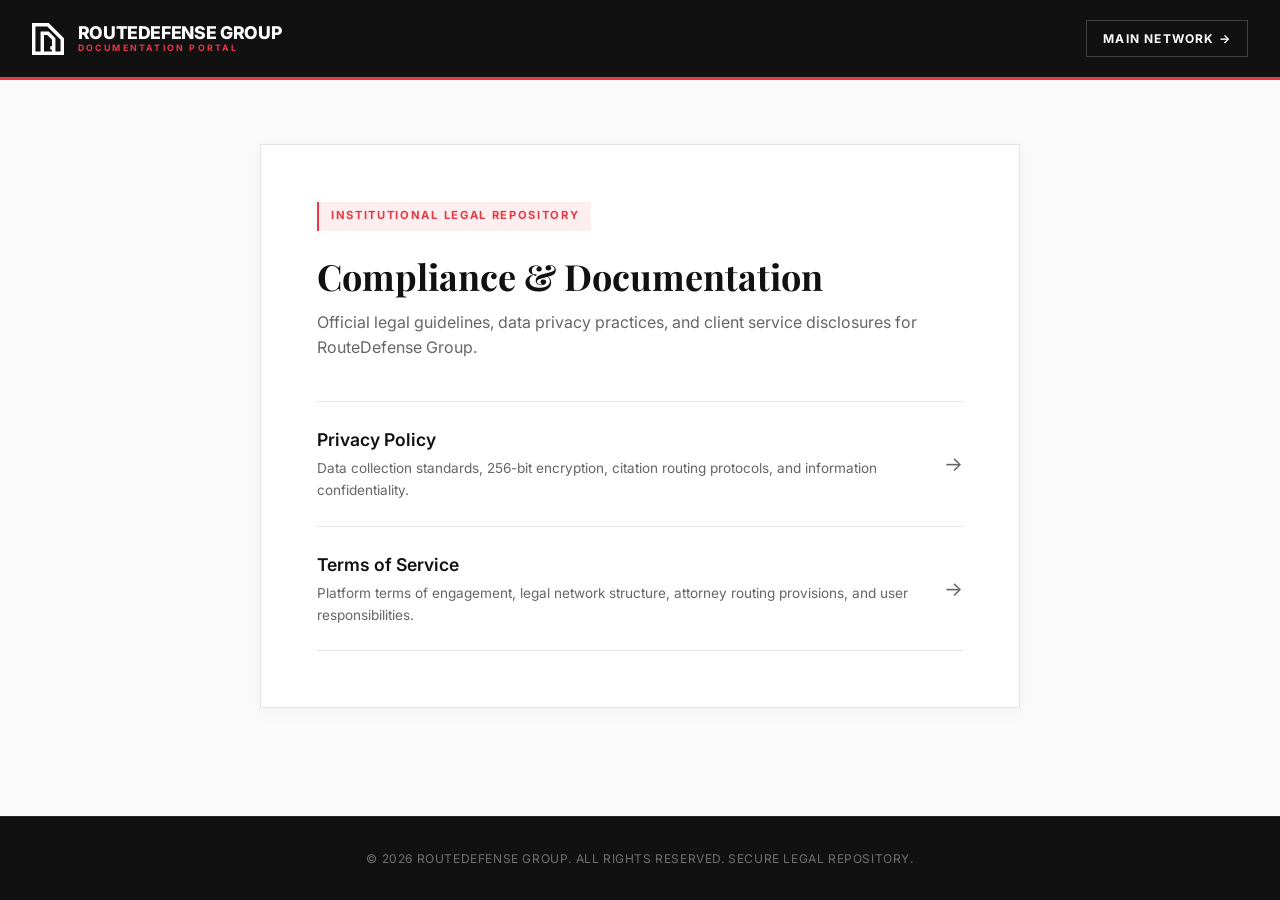
==== index.html @ df34f267 "feat: initial commit for RouteDefense Group legal documentation portal (Privacy, Terms, Wrangler)" ====
<!DOCTYPE html>
<html lang="en">
<head>
    <meta charset="UTF-8">
    <meta name="viewport" content="width=device-width, initial-scale=1.0">
    <title>Legal Documentation & Policies — RouteDefense Group</title>
    <meta name="description" content="Official Legal Documentation, Privacy Policy, and Terms of Service for RouteDefense Group.">
    <link rel="icon" type="image/svg+xml" href="/logo.svg">
    <style>
        @import url('https://fonts.googleapis.com/css2?family=Playfair+Display:wght@600;700&family=Inter:wght@400;500;600;700&display=swap');
        
        :root {
            --obsidian: #111111;
            --accent: #E63946;
            --bg-color: #FAFAFA;
            --text-main: #1A1A1A;
            --text-muted: #666666;
            --border-color: #E5E5E5;
            --card-bg: #FFFFFF;
        }

        * {
            box-sizing: border-box;
            margin: 0;
            padding: 0;
        }

        body {
            font-family: 'Inter', -apple-system, BlinkMacSystemFont, sans-serif;
            background-color: var(--bg-color);
            color: var(--text-main);
            display: flex;
            flex-direction: column;
            min-height: 100vh;
            line-height: 1.6;
        }

        header {
            background-color: var(--obsidian);
            padding: 1.25rem 2rem;
            display: flex;
            align-items: center;
            justify-content: space-between;
            border-bottom: 3px solid var(--accent);
        }

        .header-brand {
            display: flex;
            align-items: center;
            gap: 0.85rem;
            text-decoration: none;
        }

        .header-brand img {
            height: 32px;
            width: 32px;
            filter: brightness(0) invert(1);
        }

        .brand-text {
            display: flex;
            flex-direction: column;
            line-height: 1;
        }

        .brand-name {
            font-size: 1.1rem;
            font-weight: 800;
            letter-spacing: -0.02em;
            color: #FFFFFF;
        }

        .brand-sub {
            font-size: 0.55rem;
            font-weight: 700;
            letter-spacing: 0.25em;
            text-transform: uppercase;
            color: var(--accent);
            margin-top: 3px;
        }

        .return-link {
            font-size: 0.75rem;
            font-weight: 700;
            letter-spacing: 0.1em;
            text-transform: uppercase;
            color: #FFFFFF;
            text-decoration: none;
            padding: 0.5rem 1rem;
            border: 1px solid rgba(255, 255, 255, 0.2);
            transition: all 0.2s ease;
        }

        .return-link:hover {
            background-color: #FFFFFF;
            color: var(--obsidian);
        }

        main {
            flex-grow: 1;
            display: flex;
            justify-content: center;
            align-items: flex-start;
            padding: 4rem 1.5rem;
        }

        .docs-container {
            background: var(--card-bg);
            max-width: 760px;
            width: 100%;
            border: 1px solid var(--border-color);
            padding: 3.5rem;
            box-shadow: 0 4px 20px rgba(0,0,0,0.03);
        }

        .badge-tag {
            display: inline-flex;
            align-items: center;
            gap: 0.5rem;
            background-color: rgba(230, 57, 70, 0.08);
            color: var(--accent);
            font-size: 0.7rem;
            font-weight: 700;
            text-transform: uppercase;
            letter-spacing: 0.15em;
            padding: 0.35rem 0.75rem;
            margin-bottom: 1.5rem;
            border-left: 2px solid var(--accent);
        }

        h1 {
            font-family: 'Playfair Display', serif;
            color: var(--obsidian);
            font-size: 2.25rem;
            margin-bottom: 0.75rem;
            font-weight: 700;
            line-height: 1.2;
        }

        p.subtitle {
            color: var(--text-muted);
            margin-bottom: 2.5rem;
            font-size: 1rem;
            font-weight: 400;
        }

        .doc-list {
            display: flex;
            flex-direction: column;
            border-top: 1px solid var(--border-color);
        }

        .doc-link-item {
            display: flex;
            justify-content: space-between;
            align-items: center;
            padding: 1.5rem 0;
            border-bottom: 1px solid var(--border-color);
            text-decoration: none;
            color: inherit;
            transition: all 0.2s ease;
        }

        .doc-link-item:hover {
            padding-left: 0.5rem;
        }

        .doc-link-item:hover .doc-title {
            color: var(--accent);
        }

        .doc-title {
            font-size: 1.1rem;
            font-weight: 600;
            color: var(--obsidian);
            margin-bottom: 0.25rem;
            transition: color 0.2s ease;
        }

        .doc-desc {
            font-size: 0.85rem;
            color: var(--text-muted);
        }

        .arrow-icon {
            font-size: 1.25rem;
            color: var(--text-muted);
            transition: transform 0.2s ease, color 0.2s ease;
        }

        .doc-link-item:hover .arrow-icon {
            transform: translateX(4px);
            color: var(--accent);
        }

        footer {
            background-color: var(--obsidian);
            color: rgba(255, 255, 255, 0.4);
            padding: 2rem;
            text-align: center;
            font-size: 0.75rem;
            letter-spacing: 0.05em;
            text-transform: uppercase;
            border-top: 1px solid rgba(255, 255, 255, 0.1);
        }

        @media (max-width: 640px) {
            .docs-container {
                padding: 2rem 1.5rem;
            }
            h1 {
                font-size: 1.75rem;
            }
        }
    </style>
</head>
<body>

    <header>
        <a href="https://routedefensegroup.com" class="header-brand">
            <img src="/logo.svg" alt="RouteDefense Logo">
            <div class="brand-text">
                <span class="brand-name">ROUTEDEFENSE GROUP</span>
                <span class="brand-sub">Documentation Portal</span>
            </div>
        </a>
        <a href="https://routedefensegroup.com" class="return-link">Main Network &rarr;</a>
    </header>

    <main>
        <div class="docs-container">
            <div class="badge-tag">Institutional Legal Repository</div>
            <h1>Compliance & Documentation</h1>
            <p class="subtitle">Official legal guidelines, data privacy practices, and client service disclosures for RouteDefense Group.</p>

            <div class="doc-list">
                <a href="/privacy/" class="doc-link-item">
                    <div>
                        <div class="doc-title">Privacy Policy</div>
                        <div class="doc-desc">Data collection standards, 256-bit encryption, citation routing protocols, and information confidentiality.</div>
                    </div>
                    <div class="arrow-icon">&rarr;</div>
                </a>

                <a href="/terms/" class="doc-link-item">
                    <div>
                        <div class="doc-title">Terms of Service</div>
                        <div class="doc-desc">Platform terms of engagement, legal network structure, attorney routing provisions, and user responsibilities.</div>
                    </div>
                    <div class="arrow-icon">&rarr;</div>
                </a>
            </div>
        </div>
    </main>

    <footer>
        &copy; 2026 RouteDefense Group. All rights reserved. Secure Legal Repository.
    </footer>

</body>
</html>
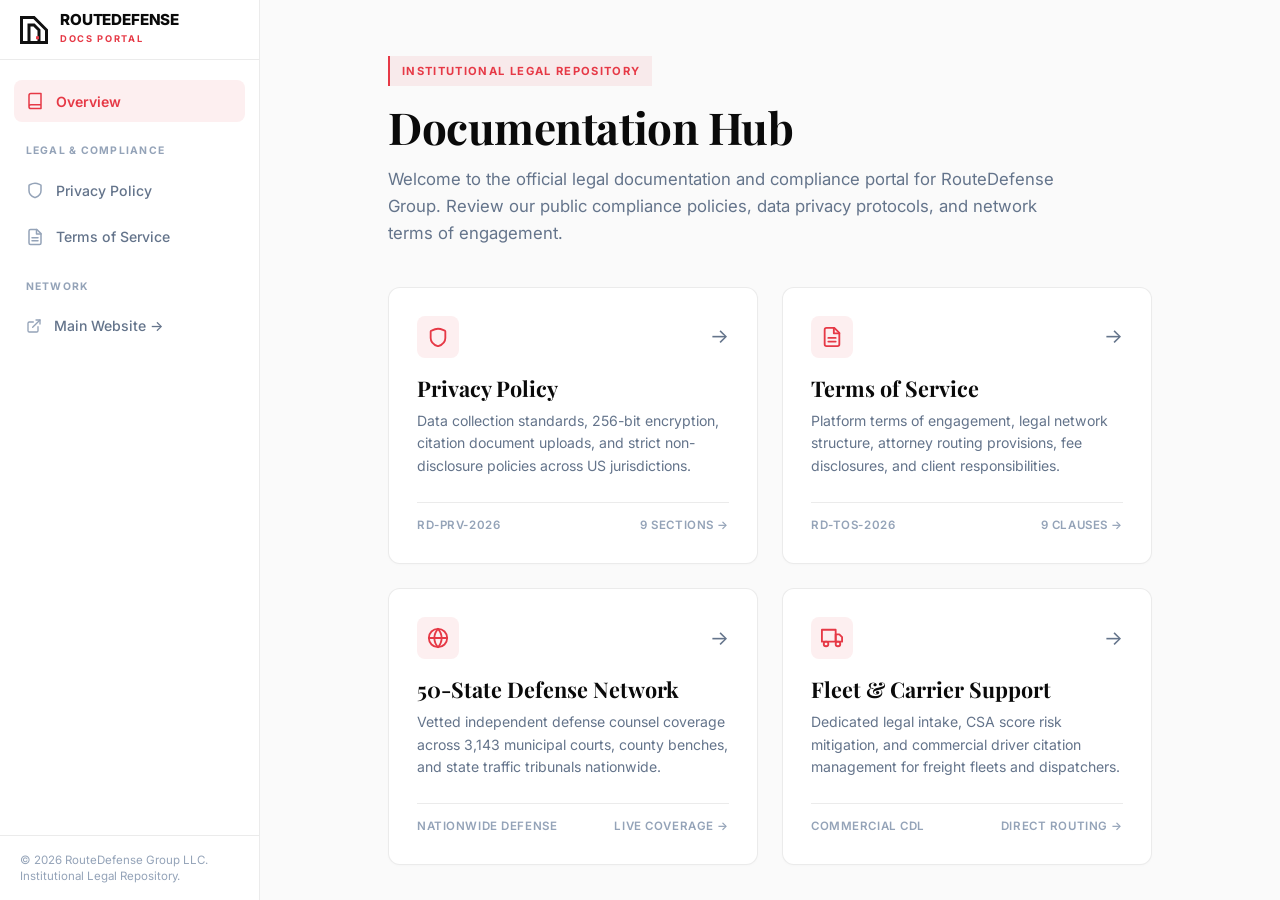
==== commit 8e69c619: "Refactor docs layout to match Raz docs architecture with mobile responsiveness and desktop sidebar" ====
--- a/index.html
+++ b/index.html
@@ -1,261 +1,204 @@
 <!DOCTYPE html>
 <html lang="en">
 <head>
-    <meta charset="UTF-8">
-    <meta name="viewport" content="width=device-width, initial-scale=1.0">
-    <title>Legal Documentation & Policies — RouteDefense Group</title>
-    <meta name="description" content="Official Legal Documentation, Privacy Policy, and Terms of Service for RouteDefense Group.">
-    <link rel="icon" type="image/svg+xml" href="/logo.svg">
-    <style>
-        @import url('https://fonts.googleapis.com/css2?family=Playfair+Display:wght@600;700&family=Inter:wght@400;500;600;700&display=swap');
-        
-        :root {
-            --obsidian: #111111;
-            --accent: #E63946;
-            --bg-color: #FAFAFA;
-            --text-main: #1A1A1A;
-            --text-muted: #666666;
-            --border-color: #E5E5E5;
-            --card-bg: #FFFFFF;
-        }
-
-        * {
-            box-sizing: border-box;
-            margin: 0;
-            padding: 0;
-        }
-
-        body {
-            font-family: 'Inter', -apple-system, BlinkMacSystemFont, sans-serif;
-            background-color: var(--bg-color);
-            color: var(--text-main);
-            display: flex;
-            flex-direction: column;
-            min-height: 100vh;
-            line-height: 1.6;
-        }
-
-        header {
-            background-color: var(--obsidian);
-            padding: 1.25rem 2rem;
-            display: flex;
-            align-items: center;
-            justify-content: space-between;
-            border-bottom: 3px solid var(--accent);
-        }
-
-        .header-brand {
-            display: flex;
-            align-items: center;
-            gap: 0.85rem;
-            text-decoration: none;
-        }
-
-        .header-brand img {
-            height: 32px;
-            width: 32px;
-            filter: brightness(0) invert(1);
-        }
-
-        .brand-text {
-            display: flex;
-            flex-direction: column;
-            line-height: 1;
-        }
-
-        .brand-name {
-            font-size: 1.1rem;
-            font-weight: 800;
-            letter-spacing: -0.02em;
-            color: #FFFFFF;
-        }
-
-        .brand-sub {
-            font-size: 0.55rem;
-            font-weight: 700;
-            letter-spacing: 0.25em;
-            text-transform: uppercase;
-            color: var(--accent);
-            margin-top: 3px;
-        }
-
-        .return-link {
-            font-size: 0.75rem;
-            font-weight: 700;
-            letter-spacing: 0.1em;
-            text-transform: uppercase;
-            color: #FFFFFF;
-            text-decoration: none;
-            padding: 0.5rem 1rem;
-            border: 1px solid rgba(255, 255, 255, 0.2);
-            transition: all 0.2s ease;
-        }
-
-        .return-link:hover {
-            background-color: #FFFFFF;
-            color: var(--obsidian);
-        }
-
-        main {
-            flex-grow: 1;
-            display: flex;
-            justify-content: center;
-            align-items: flex-start;
-            padding: 4rem 1.5rem;
-        }
-
-        .docs-container {
-            background: var(--card-bg);
-            max-width: 760px;
-            width: 100%;
-            border: 1px solid var(--border-color);
-            padding: 3.5rem;
-            box-shadow: 0 4px 20px rgba(0,0,0,0.03);
-        }
-
-        .badge-tag {
-            display: inline-flex;
-            align-items: center;
-            gap: 0.5rem;
-            background-color: rgba(230, 57, 70, 0.08);
-            color: var(--accent);
-            font-size: 0.7rem;
-            font-weight: 700;
-            text-transform: uppercase;
-            letter-spacing: 0.15em;
-            padding: 0.35rem 0.75rem;
-            margin-bottom: 1.5rem;
-            border-left: 2px solid var(--accent);
-        }
-
-        h1 {
-            font-family: 'Playfair Display', serif;
-            color: var(--obsidian);
-            font-size: 2.25rem;
-            margin-bottom: 0.75rem;
-            font-weight: 700;
-            line-height: 1.2;
-        }
-
-        p.subtitle {
-            color: var(--text-muted);
-            margin-bottom: 2.5rem;
-            font-size: 1rem;
-            font-weight: 400;
-        }
-
-        .doc-list {
-            display: flex;
-            flex-direction: column;
-            border-top: 1px solid var(--border-color);
-        }
-
-        .doc-link-item {
-            display: flex;
-            justify-content: space-between;
-            align-items: center;
-            padding: 1.5rem 0;
-            border-bottom: 1px solid var(--border-color);
-            text-decoration: none;
-            color: inherit;
-            transition: all 0.2s ease;
-        }
-
-        .doc-link-item:hover {
-            padding-left: 0.5rem;
-        }
-
-        .doc-link-item:hover .doc-title {
-            color: var(--accent);
-        }
-
-        .doc-title {
-            font-size: 1.1rem;
-            font-weight: 600;
-            color: var(--obsidian);
-            margin-bottom: 0.25rem;
-            transition: color 0.2s ease;
-        }
-
-        .doc-desc {
-            font-size: 0.85rem;
-            color: var(--text-muted);
-        }
-
-        .arrow-icon {
-            font-size: 1.25rem;
-            color: var(--text-muted);
-            transition: transform 0.2s ease, color 0.2s ease;
-        }
-
-        .doc-link-item:hover .arrow-icon {
-            transform: translateX(4px);
-            color: var(--accent);
-        }
-
-        footer {
-            background-color: var(--obsidian);
-            color: rgba(255, 255, 255, 0.4);
-            padding: 2rem;
-            text-align: center;
-            font-size: 0.75rem;
-            letter-spacing: 0.05em;
-            text-transform: uppercase;
-            border-top: 1px solid rgba(255, 255, 255, 0.1);
-        }
-
-        @media (max-width: 640px) {
-            .docs-container {
-                padding: 2rem 1.5rem;
-            }
-            h1 {
-                font-size: 1.75rem;
-            }
-        }
-    </style>
+  <meta charset="UTF-8">
+  <meta name="viewport" content="width=device-width, initial-scale=1.0">
+  <title>Documentation Hub — RouteDefense Group</title>
+  <meta name="description" content="Official Legal Documentation, Privacy Policy, and Terms of Service for RouteDefense Group.">
+  <link rel="icon" type="image/svg+xml" href="/logo.svg">
+  <link rel="stylesheet" href="/styles.css">
 </head>
 <body>
 
-    <header>
-        <a href="https://routedefensegroup.com" class="header-brand">
-            <img src="/logo.svg" alt="RouteDefense Logo">
-            <div class="brand-text">
-                <span class="brand-name">ROUTEDEFENSE GROUP</span>
-                <span class="brand-sub">Documentation Portal</span>
-            </div>
-        </a>
-        <a href="https://routedefensegroup.com" class="return-link">Main Network &rarr;</a>
-    </header>
-
-    <main>
-        <div class="docs-container">
-            <div class="badge-tag">Institutional Legal Repository</div>
-            <h1>Compliance & Documentation</h1>
-            <p class="subtitle">Official legal guidelines, data privacy practices, and client service disclosures for RouteDefense Group.</p>
-
-            <div class="doc-list">
-                <a href="/privacy/" class="doc-link-item">
-                    <div>
-                        <div class="doc-title">Privacy Policy</div>
-                        <div class="doc-desc">Data collection standards, 256-bit encryption, citation routing protocols, and information confidentiality.</div>
-                    </div>
-                    <div class="arrow-icon">&rarr;</div>
-                </a>
-
-                <a href="/terms/" class="doc-link-item">
-                    <div>
-                        <div class="doc-title">Terms of Service</div>
-                        <div class="doc-desc">Platform terms of engagement, legal network structure, attorney routing provisions, and user responsibilities.</div>
-                    </div>
-                    <div class="arrow-icon">&rarr;</div>
-                </a>
-            </div>
-        </div>
-    </main>
-
-    <footer>
-        &copy; 2026 RouteDefense Group. All rights reserved. Secure Legal Repository.
-    </footer>
+  <div class="app-wrapper">
+
+    <!-- Desktop Sidebar (Raz Docs Style) -->
+    <aside class="desktop-sidebar">
+      <a href="/" class="sidebar-header">
+        <img src="/logo.svg" alt="RouteDefense Logo" class="sidebar-logo">
+        <div class="sidebar-brand-text">
+          <span class="sidebar-brand-name">ROUTEDEFENSE</span>
+          <span class="sidebar-brand-sub">DOCS PORTAL</span>
+        </div>
+      </a>
+
+      <nav class="sidebar-nav">
+        <a href="/" class="nav-item active">
+          <svg width="18" height="18" viewBox="0 0 24 24" fill="none" stroke="currentColor" stroke-width="2" stroke-linecap="round" stroke-linejoin="round"><path d="M4 19.5v-15A2.5 2.5 0 0 1 6.5 2H20v20H6.5a2.5 2.5 0 0 1 0-5H20"/></svg>
+          Overview
+        </a>
+
+        <div class="nav-section-title">Legal &amp; Compliance</div>
+
+        <a href="/privacy/" class="nav-item">
+          <svg width="18" height="18" viewBox="0 0 24 24" fill="none" stroke="currentColor" stroke-width="2" stroke-linecap="round" stroke-linejoin="round"><path d="M20 13c0 5-3.5 7.5-7.66 8.95a1 1 0 0 1-.67-.01C7.5 20.5 4 18 4 13V6a1 1 0 0 1 1-1c2-1 4-2 7-2 2.89 0 4.78 1 6.94 1.89A1 1 0 0 1 20 6z"/></svg>
+          Privacy Policy
+        </a>
+
+        <a href="/terms/" class="nav-item">
+          <svg width="18" height="18" viewBox="0 0 24 24" fill="none" stroke="currentColor" stroke-width="2" stroke-linecap="round" stroke-linejoin="round"><path d="M14.5 2H6a2 2 0 0 0-2 2v16a2 2 0 0 0 2 2h12a2 2 0 0 0 2-2V7.5L14.5 2z"/><polyline points="14 2 14 8 20 8"/><line x1="16" y1="13" x2="8" y2="13"/><line x1="16" y1="17" x2="8" y2="17"/></svg>
+          Terms of Service
+        </a>
+
+        <div class="nav-section-title">Network</div>
+
+        <a href="https://routedefensegroup.com" class="nav-item" target="_blank" rel="noopener noreferrer">
+          <svg width="16" height="16" viewBox="0 0 24 24" fill="none" stroke="currentColor" stroke-width="2" stroke-linecap="round" stroke-linejoin="round"><path d="M18 13v6a2 2 0 0 1-2 2H5a2 2 0 0 1-2-2V8a2 2 0 0 1 2-2h6"/><polyline points="15 3 21 3 21 9"/><line x1="10" y1="14" x2="21" y2="3"/></svg>
+          Main Website &rarr;
+        </a>
+      </nav>
+
+      <div class="sidebar-footer">
+        &copy; 2026 RouteDefense Group LLC.<br>Institutional Legal Repository.
+      </div>
+    </aside>
+
+    <!-- Main Viewport Area -->
+    <div class="main-viewport">
+
+      <!-- Mobile Header -->
+      <header class="mobile-header">
+        <a href="/" class="mobile-brand">
+          <img src="/logo.svg" alt="RouteDefense">
+          <span class="mobile-brand-title">RouteDefense <span>Docs</span></span>
+        </a>
+        <div class="mobile-nav-pills">
+          <a href="/privacy/" class="mobile-pill">Privacy</a>
+          <a href="/terms/" class="mobile-pill">Terms</a>
+          <button class="mobile-menu-btn" id="mobileMenuToggle" aria-label="Toggle navigation">
+            <svg width="18" height="18" viewBox="0 0 24 24" fill="none" stroke="currentColor" stroke-width="2"><line x1="3" y1="12" x2="21" y2="12"/><line x1="3" y1="6" x2="21" y2="6"/><line x1="3" y1="18" x2="21" y2="18"/></svg>
+          </button>
+        </div>
+      </header>
+
+      <!-- Mobile Drawer Dropdown -->
+      <div class="mobile-drawer" id="mobileDrawer">
+        <div class="mobile-drawer-content">
+          <a href="/" class="nav-item active">
+            <svg width="18" height="18" viewBox="0 0 24 24" fill="none" stroke="currentColor" stroke-width="2"><path d="M4 19.5v-15A2.5 2.5 0 0 1 6.5 2H20v20H6.5a2.5 2.5 0 0 1 0-5H20"/></svg>
+            Overview
+          </a>
+          <a href="/privacy/" class="nav-item">
+            <svg width="18" height="18" viewBox="0 0 24 24" fill="none" stroke="currentColor" stroke-width="2"><path d="M20 13c0 5-3.5 7.5-7.66 8.95a1 1 0 0 1-.67-.01C7.5 20.5 4 18 4 13V6a1 1 0 0 1 1-1c2-1 4-2 7-2 2.89 0 4.78 1 6.94 1.89A1 1 0 0 1 20 6z"/></svg>
+            Privacy Policy
+          </a>
+          <a href="/terms/" class="nav-item">
+            <svg width="18" height="18" viewBox="0 0 24 24" fill="none" stroke="currentColor" stroke-width="2"><path d="M14.5 2H6a2 2 0 0 0-2 2v16a2 2 0 0 0 2 2h12a2 2 0 0 0 2-2V7.5L14.5 2z"/><polyline points="14 2 14 8 20 8"/><line x1="16" y1="13" x2="8" y2="13"/><line x1="16" y1="17" x2="8" y2="17"/></svg>
+            Terms of Service
+          </a>
+          <a href="https://routedefensegroup.com" class="nav-item" target="_blank" rel="noopener noreferrer">
+            <svg width="16" height="16" viewBox="0 0 24 24" fill="none" stroke="currentColor" stroke-width="2"><path d="M18 13v6a2 2 0 0 1-2 2H5a2 2 0 0 1-2-2V8a2 2 0 0 1 2-2h6"/><polyline points="15 3 21 3 21 9"/><line x1="10" y1="14" x2="21" y2="3"/></svg>
+            Main Website &rarr;
+          </a>
+        </div>
+      </div>
+
+      <!-- Main Content Canvas -->
+      <main class="content-canvas">
+        <div class="hub-header">
+          <div class="badge-tag">Institutional Legal Repository</div>
+          <h1 class="hub-title">Documentation Hub</h1>
+          <p class="hub-subtitle">
+            Welcome to the official legal documentation and compliance portal for RouteDefense Group. Review our public compliance policies, data privacy protocols, and network terms of engagement.
+          </p>
+        </div>
+
+        <div class="doc-hub-grid">
+
+          <!-- Card 1: Privacy Policy -->
+          <a href="/privacy/" class="hub-card">
+            <div class="hub-card-header">
+              <div class="hub-card-icon">
+                <svg width="22" height="22" viewBox="0 0 24 24" fill="none" stroke="currentColor" stroke-width="2" stroke-linecap="round" stroke-linejoin="round"><path d="M20 13c0 5-3.5 7.5-7.66 8.95a1 1 0 0 1-.67-.01C7.5 20.5 4 18 4 13V6a1 1 0 0 1 1-1c2-1 4-2 7-2 2.89 0 4.78 1 6.94 1.89A1 1 0 0 1 20 6z"/></svg>
+              </div>
+              <span class="hub-card-arrow">&rarr;</span>
+            </div>
+            <h2 class="hub-card-title">Privacy Policy</h2>
+            <p class="hub-card-desc">
+              Data collection standards, 256-bit encryption, citation document uploads, and strict non-disclosure policies across US jurisdictions.
+            </p>
+            <div class="hub-card-footer">
+              <span>RD-PRV-2026</span>
+              <span>9 Sections &rarr;</span>
+            </div>
+          </a>
+
+          <!-- Card 2: Terms of Service -->
+          <a href="/terms/" class="hub-card">
+            <div class="hub-card-header">
+              <div class="hub-card-icon">
+                <svg width="22" height="22" viewBox="0 0 24 24" fill="none" stroke="currentColor" stroke-width="2" stroke-linecap="round" stroke-linejoin="round"><path d="M14.5 2H6a2 2 0 0 0-2 2v16a2 2 0 0 0 2 2h12a2 2 0 0 0 2-2V7.5L14.5 2z"/><polyline points="14 2 14 8 20 8"/><line x1="16" y1="13" x2="8" y2="13"/><line x1="16" y1="17" x2="8" y2="17"/></svg>
+              </div>
+              <span class="hub-card-arrow">&rarr;</span>
+            </div>
+            <h2 class="hub-card-title">Terms of Service</h2>
+            <p class="hub-card-desc">
+              Platform terms of engagement, legal network structure, attorney routing provisions, fee disclosures, and client responsibilities.
+            </p>
+            <div class="hub-card-footer">
+              <span>RD-TOS-2026</span>
+              <span>9 Clauses &rarr;</span>
+            </div>
+          </a>
+
+          <!-- Card 3: 50-State Defense Network -->
+          <a href="https://routedefensegroup.com" class="hub-card" target="_blank" rel="noopener noreferrer">
+            <div class="hub-card-header">
+              <div class="hub-card-icon">
+                <svg width="22" height="22" viewBox="0 0 24 24" fill="none" stroke="currentColor" stroke-width="2" stroke-linecap="round" stroke-linejoin="round"><circle cx="12" cy="12" r="10"/><line x1="2" y1="12" x2="22" y2="12"/><path d="M12 2a15.3 15.3 0 0 1 4 10 15.3 15.3 0 0 1-4 10 15.3 15.3 0 0 1-4-10 15.3 15.3 0 0 1 4-10z"/></svg>
+              </div>
+              <span class="hub-card-arrow">&rarr;</span>
+            </div>
+            <h2 class="hub-card-title">50-State Defense Network</h2>
+            <p class="hub-card-desc">
+              Vetted independent defense counsel coverage across 3,143 municipal courts, county benches, and state traffic tribunals nationwide.
+            </p>
+            <div class="hub-card-footer">
+              <span>Nationwide Defense</span>
+              <span>Live Coverage &rarr;</span>
+            </div>
+          </a>
+
+          <!-- Card 4: Enterprise Fleet Compliance -->
+          <a href="https://routedefensegroup.com" class="hub-card" target="_blank" rel="noopener noreferrer">
+            <div class="hub-card-header">
+              <div class="hub-card-icon">
+                <svg width="22" height="22" viewBox="0 0 24 24" fill="none" stroke="currentColor" stroke-width="2" stroke-linecap="round" stroke-linejoin="round"><rect x="1" y="3" width="15" height="13"/><polygon points="16 8 20 8 23 11 23 16 16 16 16 8"/><circle cx="5.5" cy="18.5" r="2.5"/><circle cx="18.5" cy="18.5" r="2.5"/></svg>
+              </div>
+              <span class="hub-card-arrow">&rarr;</span>
+            </div>
+            <h2 class="hub-card-title">Fleet &amp; Carrier Support</h2>
+            <p class="hub-card-desc">
+              Dedicated legal intake, CSA score risk mitigation, and commercial driver citation management for freight fleets and dispatchers.
+            </p>
+            <div class="hub-card-footer">
+              <span>Commercial CDL</span>
+              <span>Direct Routing &rarr;</span>
+            </div>
+          </a>
+
+        </div>
+
+        <footer class="article-footer">
+          &copy; 2026 RouteDefense Group LLC. All rights reserved. Secure Legal Repository.
+        </footer>
+      </main>
+
+    </div>
+  </div>
+
+  <script>
+    const menuBtn = document.getElementById('mobileMenuToggle');
+    const drawer = document.getElementById('mobileDrawer');
+    if (menuBtn && drawer) {
+      menuBtn.addEventListener('click', () => {
+        drawer.classList.toggle('open');
+      });
+      drawer.addEventListener('click', (e) => {
+        if (e.target === drawer) drawer.classList.remove('open');
+      });
+    }
+  </script>
 
 </body>
-</html>+</html>
--- a/styles.css
+++ b/styles.css
@@ -0,0 +1,587 @@
+@import url('https://fonts.googleapis.com/css2?family=Playfair+Display:ital,wght@0,600;0,700;0,800;1,600&family=Inter:wght@300;400;500;600;700;800&display=swap');
+
+:root {
+  --obsidian: #0A0A0A;
+  --accent: #E63946;
+  --accent-light: rgba(230, 57, 70, 0.08);
+  --accent-border: rgba(230, 57, 70, 0.25);
+  --bg-color: #FAFAFA;
+  --card-bg: #FFFFFF;
+  --border-color: rgba(0, 0, 0, 0.08);
+  --border-subtle: #E5E7EB;
+  --text-main: #0F172A;
+  --text-muted: #64748B;
+  --text-light: #94A3B8;
+  --font-heading: 'Playfair Display', Georgia, serif;
+  --font-sans: 'Inter', -apple-system, BlinkMacSystemFont, 'Segoe UI', Roboto, sans-serif;
+  --sidebar-w: 260px;
+  --header-h: 60px;
+}
+
+*, *::before, *::after {
+  box-sizing: border-box;
+  margin: 0;
+  padding: 0;
+}
+
+html, body {
+  height: 100%;
+  background-color: var(--bg-color);
+  color: var(--text-main);
+  font-family: var(--font-sans);
+  line-height: 1.65;
+  -webkit-font-smoothing: antialiased;
+}
+
+/* Master App Frame */
+.app-wrapper {
+  display: flex;
+  height: 100vh;
+  width: 100%;
+  overflow: hidden;
+}
+
+/* Desktop Sidebar (Identical to Raz Docs) */
+.desktop-sidebar {
+  width: var(--sidebar-w);
+  flex-shrink: 0;
+  height: 100%;
+  background: #FFFFFF;
+  border-right: 1px solid var(--border-color);
+  display: flex;
+  flex-direction: column;
+}
+
+.sidebar-header {
+  height: var(--header-h);
+  display: flex;
+  align-items: center;
+  padding: 0 1.25rem;
+  border-bottom: 1px solid var(--border-color);
+  text-decoration: none;
+  gap: 0.75rem;
+  transition: background 0.15s ease;
+}
+
+.sidebar-header:hover {
+  background: rgba(0, 0, 0, 0.02);
+}
+
+.sidebar-logo {
+  width: 28px;
+  height: 28px;
+  flex-shrink: 0;
+}
+
+.sidebar-brand-text {
+  display: flex;
+  flex-direction: column;
+}
+
+.sidebar-brand-name {
+  font-size: 0.95rem;
+  font-weight: 800;
+  letter-spacing: -0.01em;
+  color: var(--obsidian);
+  line-height: 1.1;
+}
+
+.sidebar-brand-sub {
+  font-size: 0.58rem;
+  font-weight: 700;
+  letter-spacing: 0.18em;
+  text-transform: uppercase;
+  color: var(--accent);
+  margin-top: 2px;
+}
+
+.sidebar-nav {
+  flex: 1;
+  overflow-y: auto;
+  padding: 1.25rem 0.85rem;
+  display: flex;
+  flex-direction: column;
+  gap: 0.25rem;
+}
+
+.nav-section-title {
+  padding: 1rem 0.75rem 0.35rem;
+  font-size: 0.65rem;
+  font-weight: 700;
+  letter-spacing: 0.12em;
+  text-transform: uppercase;
+  color: var(--text-light);
+}
+
+.nav-item {
+  display: flex;
+  align-items: center;
+  gap: 0.75rem;
+  padding: 0.6rem 0.75rem;
+  border-radius: 8px;
+  font-size: 0.88rem;
+  font-weight: 500;
+  color: var(--text-muted);
+  text-decoration: none;
+  transition: all 0.15s ease;
+}
+
+.nav-item svg {
+  flex-shrink: 0;
+  color: var(--text-light);
+  transition: color 0.15s ease;
+}
+
+.nav-item:hover {
+  color: var(--obsidian);
+  background: rgba(0, 0, 0, 0.04);
+}
+
+.nav-item:hover svg {
+  color: var(--obsidian);
+}
+
+.nav-item.active {
+  color: var(--accent);
+  background: var(--accent-light);
+  font-weight: 600;
+}
+
+.nav-item.active svg {
+  color: var(--accent);
+}
+
+.sidebar-footer {
+  padding: 1rem 1.25rem;
+  border-top: 1px solid var(--border-color);
+  font-size: 0.72rem;
+  color: var(--text-light);
+  line-height: 1.4;
+}
+
+/* Main Viewport */
+.main-viewport {
+  flex: 1;
+  height: 100%;
+  overflow-y: auto;
+  display: flex;
+  flex-direction: column;
+  background: var(--bg-color);
+}
+
+/* Mobile Header (Hidden on Desktop) */
+.mobile-header {
+  display: none;
+  height: var(--header-h);
+  background: #FFFFFF;
+  border-bottom: 1px solid var(--border-color);
+  padding: 0 1rem;
+  align-items: center;
+  justify-content: space-between;
+  flex-shrink: 0;
+  position: sticky;
+  top: 0;
+  z-index: 50;
+}
+
+.mobile-brand {
+  display: flex;
+  align-items: center;
+  gap: 0.6rem;
+  text-decoration: none;
+}
+
+.mobile-brand img {
+  width: 26px;
+  height: 26px;
+}
+
+.mobile-brand-title {
+  font-size: 0.92rem;
+  font-weight: 800;
+  letter-spacing: -0.01em;
+  color: var(--obsidian);
+}
+
+.mobile-brand-title span {
+  color: var(--accent);
+}
+
+.mobile-nav-pills {
+  display: flex;
+  align-items: center;
+  gap: 0.4rem;
+}
+
+.mobile-pill {
+  font-size: 0.75rem;
+  font-weight: 600;
+  padding: 0.35rem 0.65rem;
+  border-radius: 6px;
+  text-decoration: none;
+  color: var(--text-muted);
+  background: rgba(0,0,0,0.04);
+  transition: all 0.15s ease;
+}
+
+.mobile-pill.active {
+  background: var(--accent-light);
+  color: var(--accent);
+}
+
+.mobile-menu-btn {
+  display: flex;
+  align-items: center;
+  justify-content: center;
+  width: 32px;
+  height: 32px;
+  border-radius: 6px;
+  border: 1px solid var(--border-subtle);
+  background: #fff;
+  cursor: pointer;
+  color: var(--obsidian);
+  margin-left: 0.35rem;
+}
+
+/* Mobile Drawer */
+.mobile-drawer {
+  display: none;
+  position: fixed;
+  top: var(--header-h);
+  left: 0;
+  right: 0;
+  bottom: 0;
+  background: rgba(10, 10, 10, 0.45);
+  backdrop-filter: blur(4px);
+  z-index: 100;
+}
+
+.mobile-drawer.open {
+  display: block;
+}
+
+.mobile-drawer-content {
+  background: #FFFFFF;
+  border-bottom: 1px solid var(--border-color);
+  padding: 1.25rem 1rem;
+  display: flex;
+  flex-direction: column;
+  gap: 0.4rem;
+  box-shadow: 0 10px 25px rgba(0,0,0,0.1);
+}
+
+/* Reading Canvas */
+.content-canvas {
+  max-width: 860px;
+  width: 100%;
+  margin: 0 auto;
+  padding: 3.5rem 3rem;
+  flex: 1;
+}
+
+/* Hub Overview Header */
+.hub-header {
+  margin-bottom: 2.5rem;
+}
+
+.badge-tag {
+  display: inline-flex;
+  align-items: center;
+  gap: 0.5rem;
+  background-color: var(--accent-light);
+  color: var(--accent);
+  font-size: 0.7rem;
+  font-weight: 700;
+  text-transform: uppercase;
+  letter-spacing: 0.12em;
+  padding: 0.35rem 0.75rem;
+  border-left: 2px solid var(--accent);
+  margin-bottom: 1rem;
+}
+
+h1.hub-title {
+  font-family: var(--font-heading);
+  font-size: clamp(2rem, 4vw, 2.75rem);
+  color: var(--obsidian);
+  font-weight: 700;
+  line-height: 1.15;
+  margin-bottom: 0.85rem;
+  letter-spacing: -0.01em;
+}
+
+p.hub-subtitle {
+  font-size: 1.05rem;
+  color: var(--text-muted);
+  line-height: 1.6;
+  max-width: 680px;
+}
+
+/* Hub Grid of Cards */
+.doc-hub-grid {
+  display: grid;
+  grid-template-columns: repeat(2, 1fr);
+  gap: 1.5rem;
+  margin-top: 2rem;
+}
+
+.hub-card {
+  background: #FFFFFF;
+  border: 1px solid var(--border-color);
+  border-radius: 12px;
+  padding: 1.75rem;
+  text-decoration: none;
+  color: inherit;
+  display: flex;
+  flex-direction: column;
+  transition: all 0.2s cubic-bezier(0.4, 0, 0.2, 1);
+  box-shadow: 0 1px 3px rgba(0,0,0,0.02);
+}
+
+.hub-card:hover {
+  border-color: var(--accent);
+  box-shadow: 0 12px 24px rgba(230, 57, 70, 0.08);
+  transform: translateY(-2px);
+}
+
+.hub-card-header {
+  display: flex;
+  align-items: center;
+  justify-content: space-between;
+  margin-bottom: 1rem;
+}
+
+.hub-card-icon {
+  width: 42px;
+  height: 42px;
+  border-radius: 8px;
+  background: var(--accent-light);
+  color: var(--accent);
+  display: flex;
+  align-items: center;
+  justify-content: center;
+}
+
+.hub-card-arrow {
+  color: var(--text-muted);
+  font-size: 1.25rem;
+  transition: transform 0.2s ease, color 0.2s ease;
+}
+
+.hub-card:hover .hub-card-arrow {
+  transform: translateX(4px);
+  color: var(--accent);
+}
+
+.hub-card-title {
+  font-family: var(--font-heading);
+  font-size: 1.35rem;
+  font-weight: 700;
+  color: var(--obsidian);
+  margin-bottom: 0.5rem;
+  line-height: 1.3;
+}
+
+.hub-card-desc {
+  font-size: 0.88rem;
+  color: var(--text-muted);
+  line-height: 1.6;
+  flex: 1;
+}
+
+.hub-card-footer {
+  margin-top: 1.5rem;
+  padding-top: 0.85rem;
+  border-top: 1px solid var(--border-color);
+  display: flex;
+  align-items: center;
+  justify-content: space-between;
+  font-size: 0.72rem;
+  font-weight: 600;
+  letter-spacing: 0.05em;
+  text-transform: uppercase;
+  color: var(--text-light);
+}
+
+/* Article Layout for Privacy & Terms */
+.article-header {
+  margin-bottom: 2.5rem;
+  padding-bottom: 1.75rem;
+  border-bottom: 1px solid var(--border-color);
+}
+
+h1.article-title {
+  font-family: var(--font-heading);
+  font-size: clamp(2rem, 4vw, 2.75rem);
+  color: var(--obsidian);
+  font-weight: 700;
+  line-height: 1.15;
+  margin-bottom: 0.75rem;
+  letter-spacing: -0.01em;
+}
+
+.article-meta {
+  display: flex;
+  flex-wrap: wrap;
+  gap: 1.5rem;
+  font-size: 0.82rem;
+  color: var(--text-muted);
+  margin-top: 1.25rem;
+}
+
+.article-meta-item strong {
+  color: var(--obsidian);
+  font-weight: 600;
+}
+
+/* Horizontal Quick-Jump Table of Contents */
+.toc-scroll-wrapper {
+  margin: 1.5rem 0 2.5rem 0;
+  position: sticky;
+  top: 0;
+  z-index: 20;
+  background: var(--bg-color);
+  padding: 0.5rem 0;
+}
+
+.toc-scroll-bar {
+  display: flex;
+  align-items: center;
+  gap: 0.5rem;
+  overflow-x: auto;
+  padding: 0.4rem 0.2rem;
+  scrollbar-width: none;
+  -webkit-overflow-scrolling: touch;
+}
+
+.toc-scroll-bar::-webkit-scrollbar {
+  display: none;
+}
+
+.toc-label {
+  font-size: 0.68rem;
+  font-weight: 700;
+  letter-spacing: 0.12em;
+  text-transform: uppercase;
+  color: var(--text-light);
+  flex-shrink: 0;
+  margin-right: 0.25rem;
+}
+
+.toc-pill {
+  flex-shrink: 0;
+  font-size: 0.78rem;
+  font-weight: 500;
+  padding: 0.35rem 0.85rem;
+  border-radius: 999px;
+  background: #FFFFFF;
+  border: 1px solid var(--border-subtle);
+  color: var(--text-muted);
+  text-decoration: none;
+  transition: all 0.15s ease;
+  white-space: nowrap;
+}
+
+.toc-pill:hover, .toc-pill:active {
+  border-color: var(--accent);
+  color: var(--accent);
+  background: var(--accent-light);
+}
+
+/* Article Body */
+.article-body section {
+  margin-bottom: 2.75rem;
+  scroll-margin-top: 5rem;
+}
+
+.article-body h2 {
+  font-family: var(--font-heading);
+  color: var(--obsidian);
+  font-size: 1.5rem;
+  font-weight: 700;
+  margin-bottom: 1rem;
+  padding-bottom: 0.5rem;
+  border-bottom: 1px solid var(--border-color);
+}
+
+.article-body p {
+  color: #334155;
+  font-size: 0.95rem;
+  line-height: 1.7;
+  margin-bottom: 1.15rem;
+}
+
+.article-body ul {
+  margin: 0 0 1.25rem 1.25rem;
+  color: #334155;
+  font-size: 0.95rem;
+}
+
+.article-body li {
+  margin-bottom: 0.5rem;
+  line-height: 1.6;
+}
+
+.article-body code {
+  background: rgba(0, 0, 0, 0.05);
+  padding: 0.15rem 0.4rem;
+  border-radius: 4px;
+  font-size: 0.88em;
+  color: var(--obsidian);
+}
+
+.callout-box {
+  background-color: var(--accent-light);
+  border-left: 3px solid var(--accent);
+  padding: 1.25rem 1.5rem;
+  border-radius: 0 8px 8px 0;
+  margin: 1.5rem 0;
+  font-size: 0.92rem;
+  color: #1E293B;
+  line-height: 1.6;
+}
+
+.article-footer {
+  margin-top: 4rem;
+  padding: 2rem 0;
+  border-top: 1px solid var(--border-color);
+  font-size: 0.78rem;
+  color: var(--text-light);
+  text-align: center;
+}
+
+/* Responsive Media Queries */
+@media (max-width: 820px) {
+  .app-wrapper {
+    flex-direction: column;
+    height: auto;
+    min-height: 100vh;
+    overflow-y: visible;
+  }
+
+  .desktop-sidebar {
+    display: none;
+  }
+
+  .mobile-header {
+    display: flex;
+  }
+
+  .main-viewport {
+    height: auto;
+    overflow-y: visible;
+  }
+
+  .content-canvas {
+    padding: 2rem 1.25rem;
+  }
+
+  .doc-hub-grid {
+    grid-template-columns: 1fr;
+    gap: 1rem;
+  }
+
+  .article-meta {
+    gap: 0.85rem;
+    flex-direction: column;
+  }
+}
